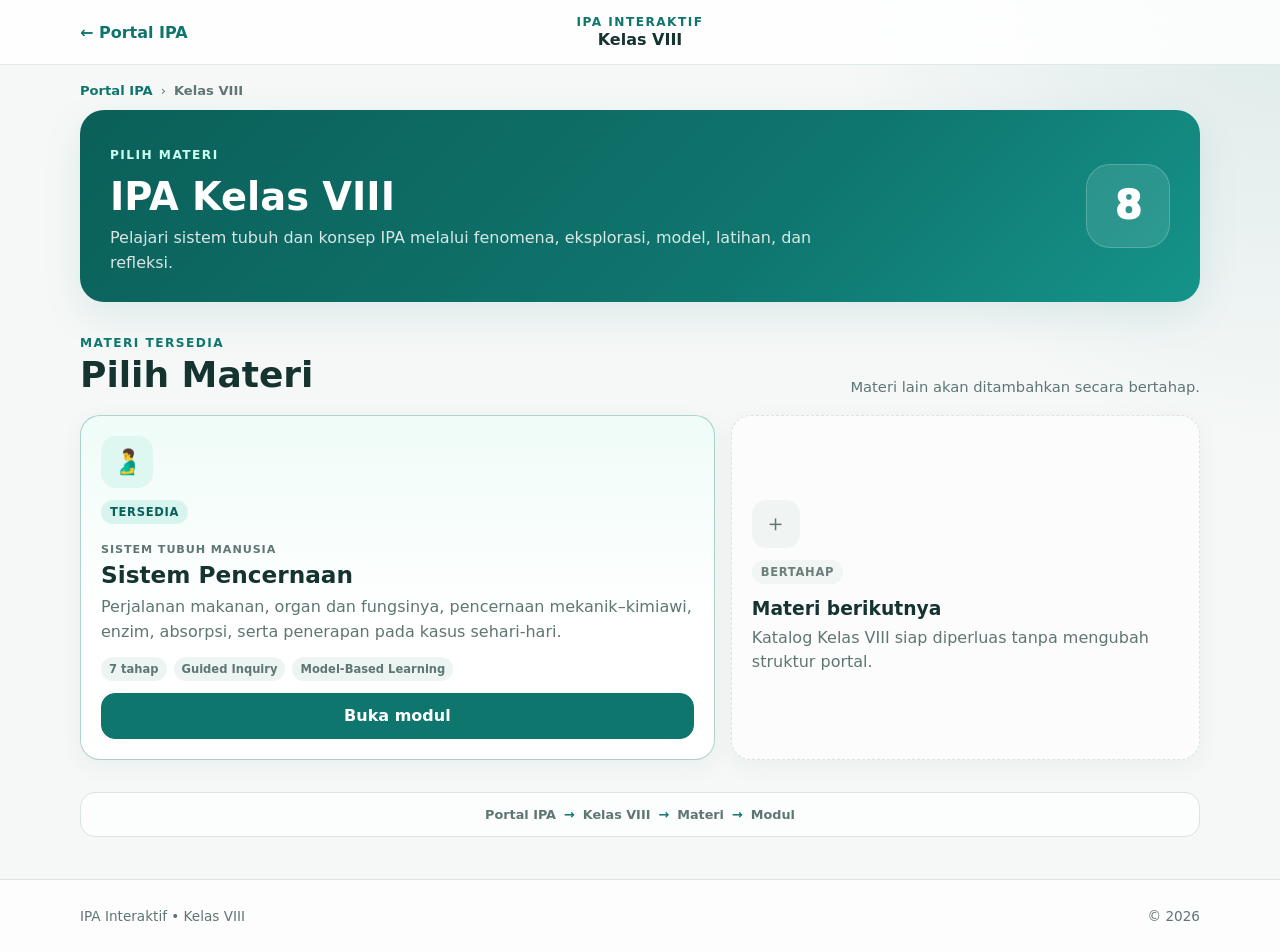
==== kelas-8/index.html @ 3d694f94 "feat: tambah katalog IPA Kelas VIII" ====
<!doctype html>
<html lang="id">
<head>
  <meta charset="utf-8">
  <meta name="viewport" content="width=device-width, initial-scale=1">
  <meta name="theme-color" content="#0f766e">
  <meta name="description" content="Daftar materi IPA Interaktif Kelas VIII">
  <title>Kelas VIII — IPA Interaktif</title>
  <link rel="stylesheet" href="../assets/css/style.css">
</head>
<body>
  <header class="topbar">
    <div class="shell class-topbar">
      <a class="back-link" href="../">← Portal IPA</a>
      <div class="class-topbar-title">
        <p class="eyebrow">IPA Interaktif</p>
        <h1>Kelas VIII</h1>
      </div>
    </div>
  </header>

  <main class="shell">
    <nav class="breadcrumb" aria-label="Breadcrumb">
      <a href="../">Portal IPA</a><span>›</span><strong>Kelas VIII</strong>
    </nav>

    <section class="class-hero" aria-labelledby="judul-kelas">
      <div>
        <p class="eyebrow class-hero-eyebrow">Pilih materi</p>
        <h2 id="judul-kelas">IPA Kelas VIII</h2>
        <p>Pelajari sistem tubuh dan konsep IPA melalui fenomena, eksplorasi, model, latihan, dan refleksi.</p>
      </div>
      <div class="class-hero-number" aria-hidden="true">8</div>
    </section>

    <section class="section material-section" aria-labelledby="daftar-materi">
      <div class="section-heading">
        <div><p class="eyebrow">Materi tersedia</p><h2 id="daftar-materi">Pilih Materi</h2></div>
        <p class="section-note">Materi lain akan ditambahkan secara bertahap.</p>
      </div>

      <div class="material-grid">
        <article class="material-card is-active">
          <div class="material-icon" aria-hidden="true">🫃</div>
          <div class="material-copy">
            <span class="status status-active">Tersedia</span>
            <p class="material-kicker">Sistem tubuh manusia</p>
            <h3>Sistem Pencernaan</h3>
            <p>Perjalanan makanan, organ dan fungsinya, pencernaan mekanik–kimiawi, enzim, absorpsi, serta penerapan pada kasus sehari-hari.</p>
          </div>
          <div class="material-meta">
            <span>7 tahap</span>
            <span>Guided Inquiry</span>
            <span>Model-Based Learning</span>
          </div>
          <a class="card-action primary" href="sistem-pencernaan/">Buka modul</a>
        </article>

        <article class="material-card material-card-placeholder">
          <div class="material-placeholder-icon" aria-hidden="true">＋</div>
          <div>
            <span class="status">Bertahap</span>
            <h3>Materi berikutnya</h3>
            <p>Katalog Kelas VIII siap diperluas tanpa mengubah struktur portal.</p>
          </div>
        </article>
      </div>
    </section>

    <section class="class-route" aria-label="Alur navigasi">
      <span>Portal IPA</span><b>→</b><span>Kelas VIII</span><b>→</b><span>Materi</span><b>→</b><span>Modul</span>
    </section>
  </main>

  <footer><div class="shell footer-inner"><span>IPA Interaktif • Kelas VIII</span><span id="year"></span></div></footer>
  <div class="toast" id="toast" role="status" aria-live="polite"></div>
  <script src="../assets/js/app.js"></script>
</body>
</html>
---- assets/css/style.css ----
:root {
  --bg: #f5f8f7;
  --surface: #ffffff;
  --surface-soft: #ecfdf5;
  --text: #15332f;
  --muted: #5f7672;
  --line: #d8e5e2;
  --primary: #0f766e;
  --primary-dark: #0b5f59;
  --accent: #f59e0b;
  --shadow: 0 14px 40px rgba(15, 118, 110, 0.10);
  --radius-lg: 28px;
  --radius-md: 20px;
}

* { box-sizing: border-box; }

html { scroll-behavior: smooth; }

body {
  margin: 0;
  min-height: 100vh;
  font-family: Inter, ui-sans-serif, system-ui, -apple-system, BlinkMacSystemFont, "Segoe UI", sans-serif;
  background:
    radial-gradient(circle at top right, rgba(15,118,110,.10), transparent 28rem),
    var(--bg);
  color: var(--text);
}

button, a { font: inherit; }

a { color: inherit; }

.shell {
  width: min(1120px, calc(100% - 32px));
  margin-inline: auto;
}

.topbar {
  border-bottom: 1px solid rgba(216,229,226,.8);
  background: rgba(255,255,255,.86);
  backdrop-filter: blur(14px);
  position: sticky;
  top: 0;
  z-index: 20;
}

.brand {
  min-height: 74px;
  display: flex;
  align-items: center;
  gap: 12px;
}

.brand-mark {
  width: 46px;
  height: 46px;
  display: grid;
  place-items: center;
  border-radius: 15px;
  background: var(--primary);
  color: white;
  font-size: 24px;
  box-shadow: 0 8px 24px rgba(15,118,110,.24);
}

.brand h1,
.brand p,
.hero h2,
.hero p,
.section-heading h2,
.section-heading p,
.class-card h3,
.class-card p {
  margin: 0;
}

.eyebrow {
  color: var(--primary);
  font-size: .76rem;
  font-weight: 800;
  letter-spacing: .12em;
  text-transform: uppercase;
}

.brand h1 {
  margin-top: 2px;
  font-size: 1.15rem;
}

.hero {
  margin-top: 30px;
  padding: clamp(26px, 5vw, 54px);
  border-radius: var(--radius-lg);
  background: linear-gradient(135deg, #0b5f59, #0f766e 58%, #15948a);
  color: white;
  display: grid;
  grid-template-columns: minmax(0, 1.4fr) minmax(220px, .6fr);
  gap: 30px;
  align-items: center;
  overflow: hidden;
  box-shadow: var(--shadow);
}

.badge {
  display: inline-flex;
  padding: 7px 11px;
  border: 1px solid rgba(255,255,255,.25);
  border-radius: 999px;
  background: rgba(255,255,255,.10);
  font-size: .78rem;
  font-weight: 700;
}

.hero h2 {
  margin-top: 16px;
  max-width: 720px;
  font-size: clamp(1.9rem, 4vw, 3.6rem);
  line-height: 1.04;
  letter-spacing: -.04em;
}

.hero p {
  margin-top: 18px;
  max-width: 680px;
  color: rgba(255,255,255,.84);
  line-height: 1.7;
  font-size: 1.02rem;
}

.hero-visual {
  min-height: 250px;
  display: grid;
  grid-template-columns: repeat(2, 1fr);
  gap: 12px;
  transform: rotate(4deg);
}

.hero-visual span {
  display: grid;
  place-items: center;
  min-height: 112px;
  border-radius: 24px;
  border: 1px solid rgba(255,255,255,.18);
  background: rgba(255,255,255,.10);
  font-size: 42px;
}

.section { padding: 56px 0 28px; }

.section-heading {
  display: flex;
  justify-content: space-between;
  gap: 24px;
  align-items: end;
  margin-bottom: 20px;
}

.section-heading h2 {
  margin-top: 4px;
  font-size: clamp(1.6rem, 3vw, 2.25rem);
}

.section-note {
  color: var(--muted);
  font-size: .92rem;
}

.class-grid {
  display: grid;
  grid-template-columns: repeat(3, 1fr);
  gap: 18px;
}

.class-card {
  min-height: 330px;
  padding: 22px;
  border-radius: var(--radius-md);
  border: 1px solid var(--line);
  background: var(--surface);
  display: flex;
  flex-direction: column;
  gap: 18px;
  box-shadow: 0 7px 25px rgba(24,66,60,.05);
  transition: transform .2s ease, box-shadow .2s ease, border-color .2s ease;
}

.class-card:hover {
  transform: translateY(-4px);
  box-shadow: var(--shadow);
}

.class-card.is-active {
  border-color: rgba(15,118,110,.35);
  background: linear-gradient(180deg, var(--surface-soft), #fff 55%);
}

.class-icon {
  width: 58px;
  height: 58px;
  display: grid;
  place-items: center;
  border-radius: 18px;
  background: #e7f5f2;
  color: var(--primary);
  font-size: 1.55rem;
  font-weight: 900;
}

.status {
  display: inline-flex;
  width: fit-content;
  margin-bottom: 10px;
  padding: 5px 9px;
  border-radius: 999px;
  background: #f1f5f4;
  color: #6b7f7b;
  font-size: .72rem;
  font-weight: 800;
  text-transform: uppercase;
  letter-spacing: .06em;
}

.status-active {
  background: #d7f5ee;
  color: var(--primary-dark);
}

.class-card h3 {
  font-size: 1.35rem;
}

.class-card p {
  margin-top: 8px;
  color: var(--muted);
  line-height: 1.65;
}

.card-action {
  margin-top: auto;
  min-height: 46px;
  border: 1px solid var(--line);
  border-radius: 14px;
  background: #fff;
  color: var(--text);
  display: inline-flex;
  align-items: center;
  justify-content: center;
  text-decoration: none;
  cursor: pointer;
  font-weight: 800;
}

.card-action:hover { border-color: #9bc6bf; }

.card-action.primary {
  background: var(--primary);
  border-color: var(--primary);
  color: white;
}

.card-action.primary:hover { background: var(--primary-dark); }

.info-strip {
  margin: 24px 0 56px;
  padding: 22px;
  border: 1px solid var(--line);
  border-radius: var(--radius-md);
  background: rgba(255,255,255,.74);
  display: grid;
  grid-template-columns: repeat(3, 1fr);
  gap: 16px;
}

.info-strip div {
  display: grid;
  gap: 4px;
}

.info-strip strong { font-size: .96rem; }

.info-strip span {
  color: var(--muted);
  font-size: .84rem;
}

footer {
  border-top: 1px solid var(--line);
  background: rgba(255,255,255,.8);
}

.footer-inner {
  min-height: 72px;
  display: flex;
  align-items: center;
  justify-content: space-between;
  color: var(--muted);
  font-size: .85rem;
}

.toast {
  position: fixed;
  left: 50%;
  bottom: 24px;
  z-index: 40;
  transform: translate(-50%, 120px);
  opacity: 0;
  padding: 12px 16px;
  border-radius: 14px;
  background: #15332f;
  color: white;
  box-shadow: 0 12px 30px rgba(0,0,0,.18);
  transition: .25s ease;
  pointer-events: none;
  text-align: center;
}

.toast.show {
  transform: translate(-50%, 0);
  opacity: 1;
}

@media (max-width: 820px) {
  .hero { grid-template-columns: 1fr; }
  .hero-visual {
    min-height: auto;
    grid-template-columns: repeat(4, 1fr);
    transform: none;
  }
  .hero-visual span { min-height: 78px; }
  .class-grid { grid-template-columns: 1fr; }
  .class-card { min-height: 0; }
  .info-strip { grid-template-columns: 1fr; }
}

@media (max-width: 560px) {
  .shell { width: min(100% - 20px, 1120px); }
  .topbar .shell { width: min(100% - 24px, 1120px); }
  .hero {
    margin-top: 14px;
    padding: 22px;
    border-radius: 22px;
  }
  .hero h2 { font-size: 2rem; }
  .hero p { font-size: .95rem; }
  .hero-visual { gap: 8px; }
  .hero-visual span {
    min-height: 60px;
    border-radius: 16px;
    font-size: 28px;
  }
  .section { padding-top: 38px; }
  .section-heading {
    align-items: start;
    flex-direction: column;
    gap: 8px;
  }
  .class-card { padding: 18px; }
  .info-strip { margin-bottom: 36px; }
}


.hero-actions {
  margin-top: 24px;
  display: flex;
  align-items: center;
  flex-wrap: wrap;
  gap: 12px;
}
.hero-button {
  min-height: 46px;
  padding: 0 16px;
  border-radius: 14px;
  background: white;
  color: var(--primary-dark);
  display: inline-flex;
  align-items: center;
  text-decoration: none;
  font-weight: 850;
}
.hero-caption {
  color: rgba(255,255,255,.72);
  font-size: .82rem;
}
.framework-card {
  margin: 4px 0 24px;
  padding: 24px;
  border: 1px solid var(--line);
  border-radius: var(--radius-md);
  background: linear-gradient(135deg, #ffffff, #eefaf7);
  display: flex;
  align-items: end;
  justify-content: space-between;
  gap: 24px;
}
.framework-card h2 {
  margin: 4px 0 10px;
  font-size: clamp(1.4rem, 3vw, 2rem);
}
.framework-card p:not(.eyebrow) {
  margin: 0;
  max-width: 760px;
  color: var(--muted);
  line-height: 1.65;
}
.framework-link {
  flex: 0 0 auto;
  min-height: 44px;
  padding: 0 14px;
  border-radius: 13px;
  background: var(--primary);
  color: white;
  display: inline-flex;
  align-items: center;
  text-decoration: none;
  font-weight: 800;
}
@media (max-width: 720px) {
  .framework-card {
    align-items: stretch;
    flex-direction: column;
  }
  .framework-link { justify-content: center; }
}


/* =========================================================
   HALAMAN KATALOG MATERI PER KELAS
   ========================================================= */
.class-topbar{
  min-height:64px;
  display:grid;
  grid-template-columns:1fr auto 1fr;
  align-items:center;
  gap:16px;
}
.back-link{
  justify-self:start;
  color:var(--primary);
  text-decoration:none;
  font-weight:850;
}
.class-topbar-title{
  text-align:center;
}
.class-topbar-title p,
.class-topbar-title h1{margin:0}
.class-topbar-title h1{
  margin-top:1px;
  font-size:1rem;
}
.breadcrumb{
  display:flex;
  align-items:center;
  gap:8px;
  margin-top:18px;
  color:var(--muted);
  font-size:.82rem;
}
.breadcrumb a{
  color:var(--primary);
  text-decoration:none;
  font-weight:800;
}
.class-hero{
  margin-top:12px;
  padding:26px 30px;
  border-radius:24px;
  background:linear-gradient(135deg,#0b5f59,#0f766e 62%,#15948a);
  color:#fff;
  display:grid;
  grid-template-columns:1fr auto;
  gap:24px;
  align-items:center;
  box-shadow:var(--shadow);
}
.class-hero h2{
  margin:4px 0 7px;
  font-size:clamp(1.8rem,3vw,2.7rem);
}
.class-hero p:not(.eyebrow){
  margin:0;
  max-width:720px;
  color:rgba(255,255,255,.84);
  line-height:1.55;
}
.class-hero-eyebrow{color:#c9fff1}
.class-hero-number{
  width:84px;
  height:84px;
  display:grid;
  place-items:center;
  border-radius:24px;
  border:1px solid rgba(255,255,255,.2);
  background:rgba(255,255,255,.11);
  font-size:2.4rem;
  font-weight:950;
}
.material-section{padding-top:34px}
.material-grid{
  display:grid;
  grid-template-columns:minmax(0,1.15fr) minmax(260px,.85fr);
  gap:16px;
}
.material-card{
  min-height:280px;
  padding:20px;
  border:1px solid var(--line);
  border-radius:20px;
  background:#fff;
  display:flex;
  flex-direction:column;
  gap:12px;
  box-shadow:0 7px 25px rgba(24,66,60,.05);
}
.material-card.is-active{
  background:linear-gradient(180deg,#effcf8,#fff 60%);
  border-color:rgba(15,118,110,.32);
}
.material-icon{
  width:52px;
  height:52px;
  display:grid;
  place-items:center;
  border-radius:15px;
  background:#dff7f1;
  font-size:1.55rem;
}
.material-copy h3,
.material-copy p,
.material-kicker{margin:0}
.material-kicker{
  color:var(--primary);
  font-size:.7rem;
  font-weight:850;
  text-transform:uppercase;
  letter-spacing:.08em;
}
.material-copy h3{
  margin-top:3px;
  font-size:1.45rem;
}
.material-copy p{
  margin-top:7px;
  color:var(--muted);
  line-height:1.55;
}
.material-meta{
  display:flex;
  flex-wrap:wrap;
  gap:7px;
}
.material-meta span{
  padding:5px 8px;
  border-radius:999px;
  background:#edf5f3;
  color:var(--muted);
  font-size:.72rem;
  font-weight:750;
}
.material-card-placeholder{
  justify-content:center;
  background:rgba(255,255,255,.55);
  border-style:dashed;
}
.material-card-placeholder h3,
.material-card-placeholder p{margin:0}
.material-card-placeholder h3{margin-top:4px}
.material-card-placeholder p{
  margin-top:7px;
  color:var(--muted);
  line-height:1.55;
}
.material-placeholder-icon{
  width:48px;
  height:48px;
  display:grid;
  place-items:center;
  border-radius:14px;
  background:#f0f5f3;
  color:var(--muted);
  font-size:1.45rem;
}
.class-route{
  margin:4px 0 42px;
  padding:14px 16px;
  border:1px solid var(--line);
  border-radius:15px;
  background:rgba(255,255,255,.72);
  display:flex;
  justify-content:center;
  align-items:center;
  flex-wrap:wrap;
  gap:8px;
  color:var(--muted);
  font-size:.8rem;
}
.class-route span{font-weight:750}
.class-route b{color:var(--primary)}

@media(max-width:820px){
  .material-grid{grid-template-columns:1fr}
  .material-card{min-height:0}
}
@media(max-width:560px){
  .class-topbar{
    min-height:56px;
    grid-template-columns:1fr auto;
  }
  .class-topbar-title{display:none}
  .breadcrumb{
    margin-top:10px;
    font-size:.72rem;
  }
  .class-hero{
    margin-top:8px;
    padding:16px;
    border-radius:18px;
    gap:12px;
  }
  .class-hero h2{
    font-size:1.55rem;
  }
  .class-hero p:not(.eyebrow){
    font-size:.78rem;
    line-height:1.4;
  }
  .class-hero-number{
    width:54px;
    height:54px;
    border-radius:16px;
    font-size:1.6rem;
  }
  .material-section{padding-top:24px}
  .material-card{
    padding:15px;
    border-radius:16px;
  }
  .material-icon{
    width:44px;
    height:44px;
    font-size:1.3rem;
  }
  .material-copy h3{font-size:1.2rem}
  .material-copy p{font-size:.82rem}
  .class-route{
    margin-bottom:28px;
    padding:10px;
    font-size:.7rem;
  }
}
@media (orientation:landscape) and (max-width:950px) and (max-height:500px){
  .class-topbar{min-height:44px}
  .breadcrumb{margin-top:6px}
  .class-hero{
    margin-top:6px;
    padding:10px 14px;
    border-radius:14px;
  }
  .class-hero h2{font-size:1.25rem}
  .class-hero p:not(.eyebrow){
    font-size:.66rem;
    line-height:1.3;
  }
  .class-hero-number{
    width:46px;
    height:46px;
    border-radius:12px;
    font-size:1.35rem;
  }
  .material-section{padding:16px 0 14px}
  .material-grid{
    grid-template-columns:1.2fr .8fr;
    gap:8px;
  }
  .material-card{
    min-height:0;
    padding:10px;
    gap:6px;
    border-radius:13px;
  }
  .material-icon{
    width:36px;
    height:36px;
    border-radius:10px;
    font-size:1rem;
  }
  .material-copy h3{font-size:1rem}
  .material-copy p{
    margin-top:3px;
    font-size:.64rem;
    line-height:1.25;
  }
  .material-meta span{
    padding:3px 6px;
    font-size:.58rem;
  }
  .material-card .card-action{
    min-height:32px;
    font-size:.66rem;
  }
  .class-route{
    margin-bottom:16px;
    padding:7px;
    font-size:.6rem;
  }
}


/* =========================================================
   MATERI PENDUKUNG — tidak terikat kelas
   ========================================================= */
.support-section{padding-top:28px}
.support-grid{
  display:grid;
  grid-template-columns:minmax(0,1.2fr) minmax(260px,.8fr);
  gap:18px;
}
.support-card{
  min-height:260px;
  padding:22px;
  border:1px solid var(--line);
  border-radius:var(--radius-md);
  background:#fff;
  display:flex;
  flex-direction:column;
  gap:13px;
  box-shadow:0 7px 25px rgba(24,66,60,.05);
}
.support-card.is-active{
  border-color:rgba(15,118,110,.35);
  background:linear-gradient(180deg,#effcf8,#fff 62%);
}
.support-icon{
  width:56px;
  height:56px;
  display:grid;
  place-items:center;
  border-radius:17px;
  background:#e7f5f2;
  font-size:1.7rem;
}
.support-copy h3,.support-copy p{margin:0}
.support-copy h3{
  margin-top:3px;
  font-size:1.45rem;
}
.support-copy p:not(.material-kicker){
  margin-top:7px;
  color:var(--muted);
  line-height:1.55;
}
.support-placeholder{
  justify-content:center;
  border-style:dashed;
  background:rgba(255,255,255,.62);
}
@media(max-width:820px){
  .support-grid{grid-template-columns:1fr}
  .support-card{min-height:0}
}
@media(max-width:560px){
  .support-section{padding-top:24px}
  .support-card{
    padding:16px;
    border-radius:16px;
  }
  .support-icon{
    width:44px;height:44px;border-radius:13px;font-size:1.3rem;
  }
  .support-copy h3{font-size:1.2rem}
  .support-copy p:not(.material-kicker){font-size:.82rem}
}
@media (orientation:landscape) and (max-width:950px) and (max-height:500px){
  .support-section{padding:14px 0 10px}
  .support-grid{grid-template-columns:1.2fr .8fr;gap:8px}
  .support-card{min-height:0;padding:10px;gap:6px;border-radius:13px}
  .support-icon{width:36px;height:36px;border-radius:10px;font-size:1rem}
  .support-copy h3{font-size:1rem}
  .support-copy p:not(.material-kicker){margin-top:3px;font-size:.63rem;line-height:1.25}
  .support-card .card-action{min-height:32px;font-size:.66rem}
}
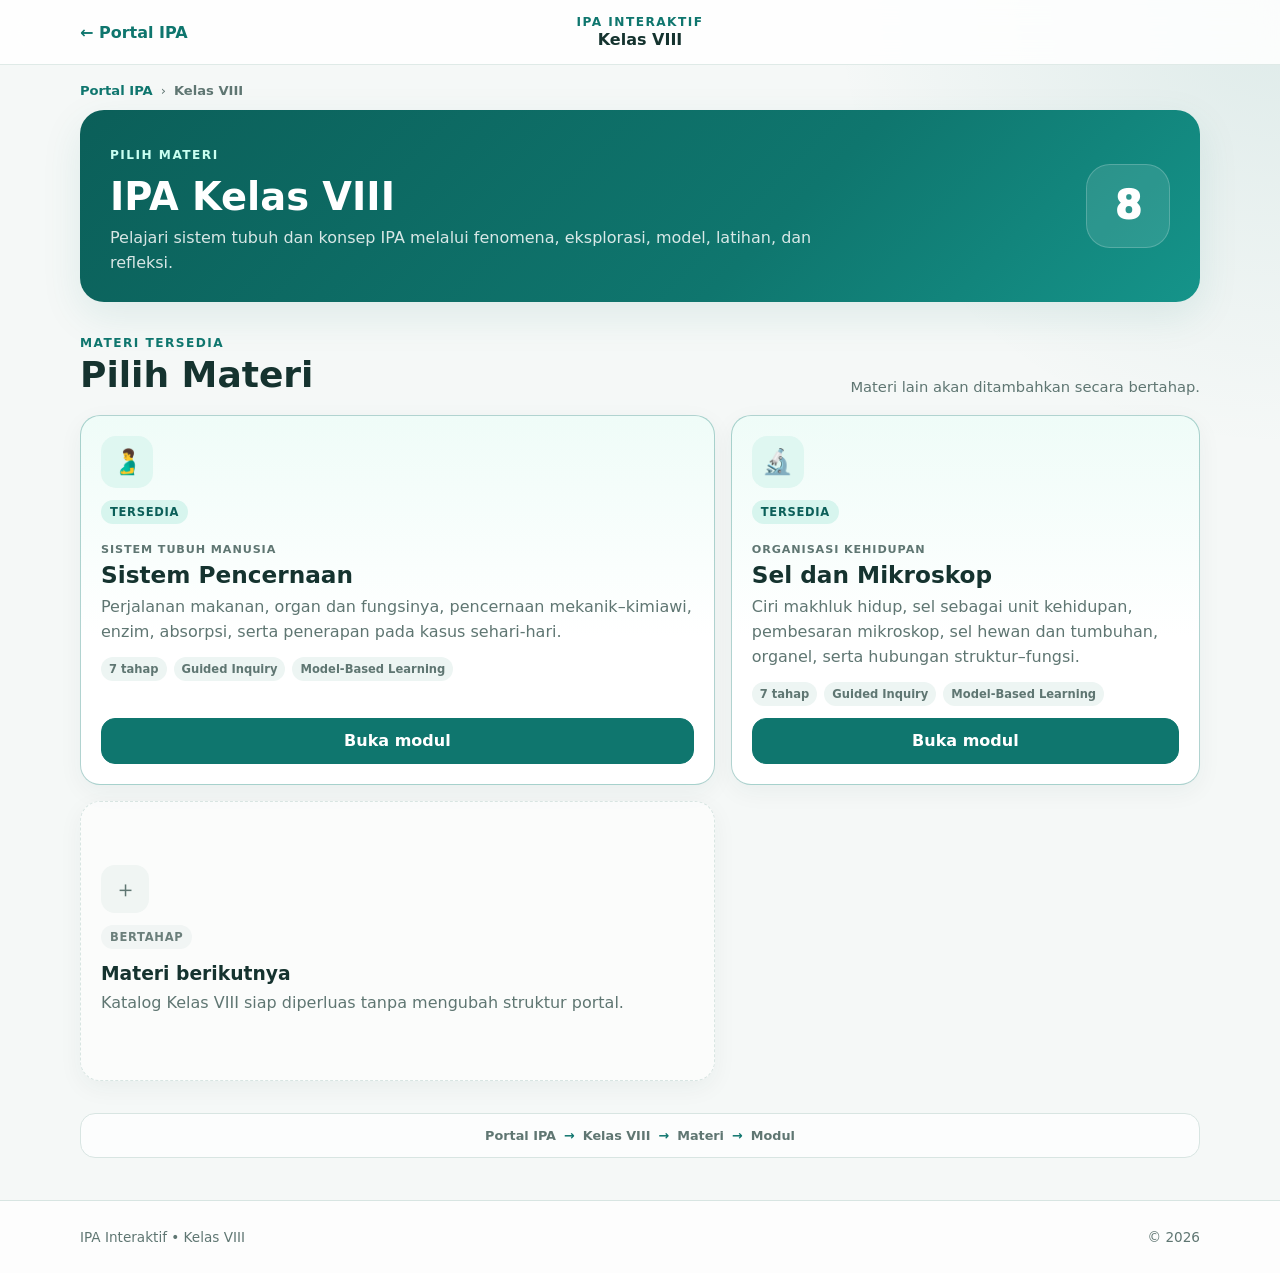
==== commit cc7c3bb2: "Add Cell and Microscope module to Class VIII catalog" ====
--- a/kelas-8/index.html
+++ b/kelas-8/index.html
@@ -56,6 +56,22 @@
           <a class="card-action primary" href="sistem-pencernaan/">Buka modul</a>
         </article>
 
+        <article class="material-card is-active">
+          <div class="material-icon" aria-hidden="true">🔬</div>
+          <div class="material-copy">
+            <span class="status status-active">Tersedia</span>
+            <p class="material-kicker">Organisasi kehidupan</p>
+            <h3>Sel dan Mikroskop</h3>
+            <p>Ciri makhluk hidup, sel sebagai unit kehidupan, pembesaran mikroskop, sel hewan dan tumbuhan, organel, serta hubungan struktur–fungsi.</p>
+          </div>
+          <div class="material-meta">
+            <span>7 tahap</span>
+            <span>Guided Inquiry</span>
+            <span>Model-Based Learning</span>
+          </div>
+          <a class="card-action primary" href="sel/">Buka modul</a>
+        </article>
+
         <article class="material-card material-card-placeholder">
           <div class="material-placeholder-icon" aria-hidden="true">＋</div>
           <div>
